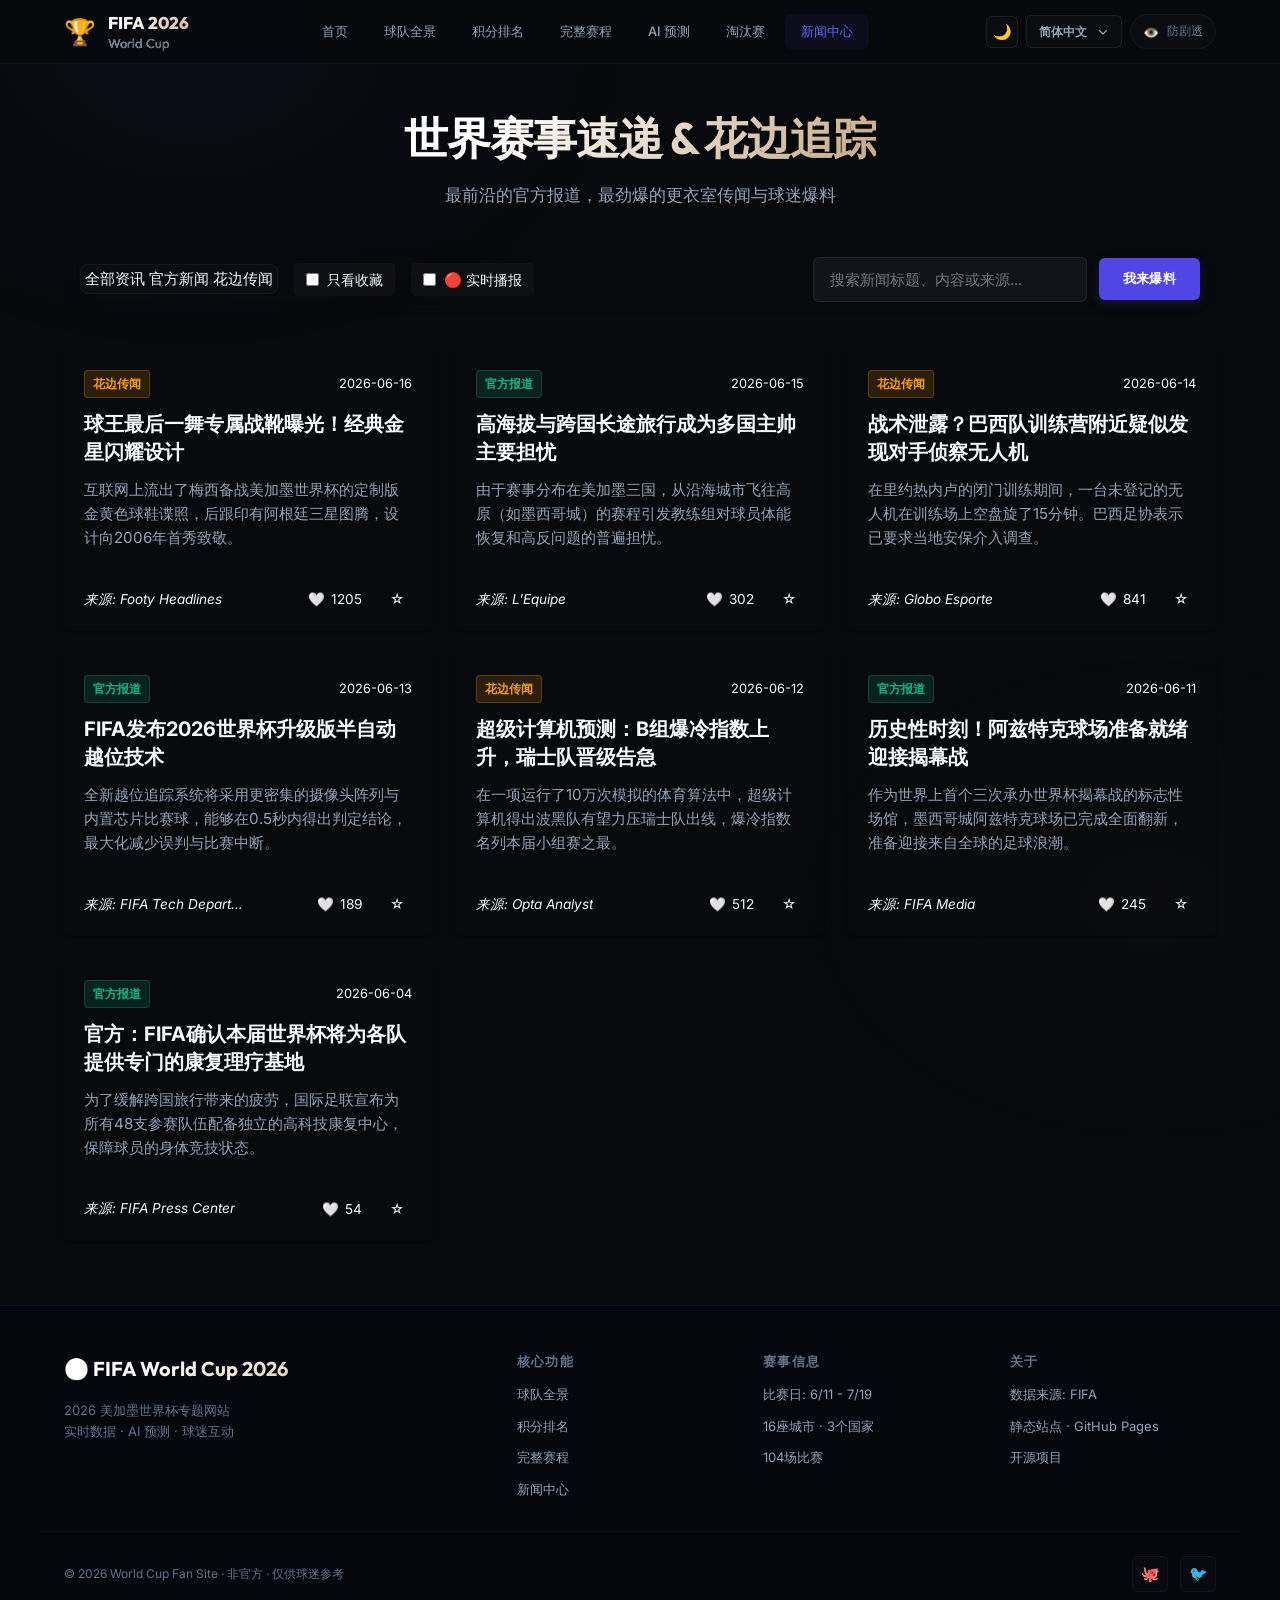
==== news.html @ eab98e89 "feat: add multilingual News Hub page with search, filters, rumor submission, server polling, and liv" ====
<!DOCTYPE html>
<html lang="zh-CN">
<head>
  <meta charset="UTF-8">
  <meta name="viewport" content="width=device-width, initial-scale=1.0">
  <title data-i18n="nav_news">新闻中心 · 2026 FIFA World Cup</title>
  <script>
    (function() {
      const theme = localStorage.getItem('world_cup_theme') || 'dark';
      let actualTheme = theme;
      if (theme === 'auto') {
        actualTheme = window.matchMedia('(prefers-color-scheme: dark)').matches ? 'dark' : 'light';
      }
      document.documentElement.setAttribute('data-theme', actualTheme);
    })();
  </script>
  <meta name="description" content="2026世界杯新闻中心 — 实时官方报道，更衣室八卦与球迷爆料追踪">
  <link rel="icon" href="data:image/svg+xml,<svg xmlns=%22http://www.w3.org/2000/svg%22 viewBox=%220 0 100 100%22><text y=%22.9em%22 font-size=%2290%22>📰</text></svg>">
  <link rel="preconnect" href="https://fonts.googleapis.com">
  <link rel="preconnect" href="https://fonts.gstatic.com" crossorigin>
  <link href="https://fonts.googleapis.com/css2?family=Inter:wght@400;500;600;700&family=Outfit:wght@400;500;600;700;800&display=swap" rel="stylesheet">
  <link rel="stylesheet" href="css/variables.css">
  <link rel="stylesheet" href="css/base.css">
  <link rel="stylesheet" href="css/animations.css">
  <link rel="stylesheet" href="css/components.css">
  <link rel="stylesheet" href="css/layout.css">
  <link rel="stylesheet" href="css/pages/news.css">
</head>
<body>
  <div id="navPlaceholder"></div>

  <div class="page-wrapper">
    <div class="container">
      <div class="page-header">
        <h1><span class="text-gradient" data-i18n="news_header">世界赛事速递 & 花边追踪</span></h1>
        <p data-i18n="news_desc">最前沿的官方报道，最劲爆的更衣室传闻与球迷爆料</p>
      </div>

      <!-- Controls: Filters, search and submit tip -->
      <div class="news-controls">
        <div class="news-filters">
          <div class="tab-bar" id="newsTypeSelector">
            <button class="tab-btn active" data-type="all" data-i18n="news_tab_all">全部资讯</button>
            <button class="tab-btn" data-type="official" data-i18n="news_tab_official">官方新闻</button>
            <button class="tab-btn" data-type="gossip" data-i18n="news_tab_gossip">花边传闻</button>
          </div>
          
          <label class="bookmark-filter-wrapper">
            <input type="checkbox" id="bookmarkFilter" />
            <span data-i18n="news_only_bookmarks">只看收藏</span>
          </label>
          
          <label class="live-stream-toggle-wrapper">
            <input type="checkbox" id="liveStreamToggle" />
            <span data-i18n="news_live_stream">🔴 实时播报</span>
          </label>
        </div>

        <div class="news-search-submit">
          <div class="search-filter-box">
            <input type="text" id="newsSearch" data-i18n-placeholder="news_search_placeholder" placeholder="搜索新闻标题、内容或来源..." />
          </div>
          <button class="btn btn-primary" id="openTipModalBtn" data-i18n="news_submit_tip">我来爆料</button>
        </div>
      </div>

      <!-- News Feed Grid -->
      <div class="news-grid" id="newsGrid">
        <div class="skeleton skeleton-card" style="height:280px"></div>
        <div class="skeleton skeleton-card" style="height:280px"></div>
        <div class="skeleton skeleton-card" style="height:280px"></div>
      </div>
    </div>
  </div>

  <!-- Submit Tip Modal -->
  <div class="modal-overlay" id="tipModalOverlay">
    <div class="modal-card">
      <div class="modal-header">
        <h3 data-i18n="news_form_title">球迷爆料热线</h3>
        <button class="modal-close" id="closeTipModalBtn">✕</button>
      </div>
      <div class="modal-body">
        <p class="modal-description" data-i18n="news_form_desc">分享你听到的世界杯传闻或更衣室八卦！内容将即时呈现在您的本地新闻列表中（保存在浏览器本地）。</p>
        <form id="tipForm">
          <div class="form-group">
            <label for="tipTitle" data-i18n="news_input_title">爆料标题</label>
            <input type="text" id="tipTitle" required maxlength="60" />
          </div>
          
          <div class="form-group">
            <label for="tipContent" data-i18n="news_input_content">爆料详情</label>
            <textarea id="tipContent" rows="4" required maxlength="500"></textarea>
          </div>

          <div class="form-row">
            <div class="form-group">
              <label for="tipAuthor" data-i18n="news_input_author">爆料人昵称</label>
              <input type="text" id="tipAuthor" required maxlength="25" />
            </div>
            
            <div class="form-group">
              <label for="tipType" data-i18n="news_tab_gossip">分类</label>
              <select id="tipType">
                <option value="gossip" data-i18n="news_tag_gossip">花边传闻</option>
                <option value="official" data-i18n="news_tag_official">官方报道</option>
              </select>
            </div>
          </div>

          <div class="form-actions">
            <button type="submit" class="btn btn-primary" id="submitTipBtn" data-i18n="news_btn_submit">立即提交</button>
          </div>
        </form>
      </div>
    </div>
  </div>

  <!-- Toast Notification -->
  <div class="toast-container" id="toastContainer"></div>

  <div id="footerPlaceholder"></div>

  <script src="js/data-loader.js"></script>
  <script src="js/utils/i18n.js"></script>
  <script src="js/utils/helpers.js"></script>
  <script src="js/utils/calculator.js"></script>
  <script src="js/components/navbar.js"></script>
  <script src="js/app.js"></script>
  <script src="js/pages/news.js"></script>
</body>
</html>
---- css/variables.css ----
/* ============================================
   2026 FIFA World Cup — Design Tokens
   ============================================ */

:root {
  /* ── Brand Colors (Premium World Cup Tournament Theme) ── */
  --color-primary: #4F46E5;        /* Premium Indigo */
  --color-primary-light: #6366F1;
  --color-primary-dark: #3730A3;
  --color-secondary: #0F172A;      /* Slate Dark */
  --color-secondary-light: #1E293B;
  --color-accent: #10B981;         /* Emerald Accent */
  --color-accent-light: #34D399;
  --color-gold: #C5A880;           /* Champagne Gold */
  --color-gold-dark: #A78BFA;
  --text-gold: #E2C799;

  /* ── Status Colors ── */
  --color-success: #10B981;
  --color-warning: #F59E0B;
  --color-danger: #EF4444;
  --color-info: #3B82F6;
  --color-live: #EF4444;

  /* ── Background Colors (Deep Premium Slate/Black) ── */
  --bg-primary: #08090C;           /* Obsidian Black */
  --bg-secondary: #0E1015;         /* Deep Slate Dark */
  --bg-card: #151820;              /* Matte Card */
  --bg-card-hover: #1C202B;        /* Slightly lighter slate */
  --bg-glass: rgba(255, 255, 255, 0.02);
  --bg-glass-hover: rgba(255, 255, 255, 0.04);
  --bg-elevated: #151820;
  --bg-nav: rgba(8, 9, 12, 0.85);
  --bg-modal-overlay: rgba(3, 4, 6, 0.8);
  --bg-input: #12141C;

  /* ── Text Colors ── */
  --text-primary: #F8FAFC;         /* Off-white */
  --text-secondary: #94A3B8;       /* Muted slate */
  --text-tertiary: #64748B;        /* Muted slate light */
  --text-accent: #818CF8;
  --text-on-primary: #FFFFFF;
  --text-link: #60A5FA;

  /* ── Border Colors ── */
  --border-subtle: rgba(255, 255, 255, 0.04);
  --border-default: rgba(255, 255, 255, 0.07);
  --border-accent: rgba(99, 102, 241, 0.3);
  --border-glow: rgba(99, 102, 241, 0.15);
  --border-gold: rgba(197, 168, 128, 0.3);

  /* ── Gradients ── */
  --gradient-hero: linear-gradient(135deg, #1E1B4B 0%, #0F172A 50%, #064E3B 100%); /* Elegant Dark Indigo to Dark Emerald */
  --gradient-card: linear-gradient(135deg, rgba(79, 70, 229, 0.05) 0%, rgba(15, 23, 42, 0) 100%);
  --gradient-gold: linear-gradient(135deg, #C5A880 0%, #A98E65 100%);
  --gradient-success: linear-gradient(135deg, #10B981 0%, #059669 100%);
  --gradient-danger: linear-gradient(135deg, #EF4444 0%, #DC2626 100%);
  --gradient-glass: linear-gradient(135deg, rgba(255, 255, 255, 0.03) 0%, rgba(255, 255, 255, 0.01) 100%);
  --gradient-radial-glow: radial-gradient(ellipse at center, rgba(79, 70, 229, 0.08) 0%, transparent 70%);
  --gradient-text: linear-gradient(135deg, #FFFFFF 20%, #C5A880 100%); /* Elegant White to Gold */

  /* ── Typography ── */
  --font-heading: 'Outfit', -apple-system, BlinkMacSystemFont, 'Segoe UI', sans-serif;
  --font-body: 'Inter', -apple-system, BlinkMacSystemFont, 'Segoe UI', sans-serif;
  --font-mono: 'JetBrains Mono', 'Fira Code', monospace;

  --text-xs: 0.75rem;    /* 12px */
  --text-sm: 0.8125rem;  /* 13px */
  --text-base: 0.9375rem;/* 15px */
  --text-lg: 1.0625rem;  /* 17px */
  --text-xl: 1.25rem;    /* 20px */
  --text-2xl: 1.5rem;    /* 24px */
  --text-3xl: 1.875rem;  /* 30px */
  --text-4xl: 2.25rem;   /* 36px */
  --text-5xl: 2.75rem;   /* 44px */
  --text-6xl: 3.5rem;    /* 56px */

  --leading-tight: 1.2;
  --leading-normal: 1.5;
  --leading-relaxed: 1.65;

  --font-normal: 400;
  --font-medium: 500;
  --font-semibold: 600;
  --font-bold: 700;
  --font-extrabold: 800;

  /* ── Spacing ── */
  --space-1: 0.25rem;   /* 4px */
  --space-2: 0.5rem;    /* 8px */
  --space-3: 0.75rem;   /* 12px */
  --space-4: 1rem;      /* 16px */
  --space-5: 1.25rem;   /* 20px */
  --space-6: 1.5rem;    /* 24px */
  --space-8: 2rem;      /* 32px */
  --space-10: 2.5rem;   /* 40px */
  --space-12: 3rem;     /* 48px */
  --space-16: 4rem;     /* 64px */
  --space-20: 5rem;     /* 80px */
  --space-24: 6rem;     /* 96px */

  /* ── Border Radius (Modern, Less Over-Rounded) ── */
  --radius-sm: 4px;
  --radius-md: 6px;
  --radius-lg: 8px;
  --radius-xl: 12px;
  --radius-2xl: 16px;
  --radius-full: 9999px;

  /* ── Shadows ── */
  --shadow-sm: 0 1px 2px rgba(0, 0, 0, 0.4);
  --shadow-md: 0 4px 10px rgba(0, 0, 0, 0.5);
  --shadow-lg: 0 10px 25px rgba(0, 0, 0, 0.6);
  --shadow-xl: 0 20px 40px rgba(0, 0, 0, 0.7);
  --shadow-glow: 0 0 20px rgba(79, 70, 229, 0.1);
  --shadow-glow-lg: 0 0 40px rgba(79, 70, 229, 0.15);
  --shadow-gold: 0 0 15px rgba(197, 168, 128, 0.08);
  --shadow-card: 0 2px 12px rgba(0, 0, 0, 0.3), 0 0 0 1px rgba(255, 255, 255, 0.03);
  --shadow-card-hover: 0 10px 30px rgba(0, 0, 0, 0.5), 0 0 0 1px rgba(255, 255, 255, 0.08);

  /* ── Glass Effect ── */
  --glass-blur: blur(16px);
  --glass-blur-heavy: blur(32px);
  --glass-bg: rgba(21, 24, 32, 0.7);
  --glass-border: 1px solid rgba(255, 255, 255, 0.04);

  /* ── Transitions ── */
  --ease-default: cubic-bezier(0.16, 1, 0.3, 1); /* Elegant Out-Expo */
  --ease-bounce: cubic-bezier(0.34, 1.56, 0.64, 1);
  --ease-elastic: cubic-bezier(0.68, -0.55, 0.265, 1.55);
  --duration-fast: 150ms;
  --duration-normal: 300ms;
  --duration-slow: 500ms;
  --duration-slower: 800ms;

  /* ── Z-Index Scale ── */
  --z-base: 0;
  --z-dropdown: 100;
  --z-sticky: 200;
  --z-navbar: 300;
  --z-modal-backdrop: 400;
  --z-modal: 500;
  --z-tooltip: 600;
  --z-toast: 700;

  /* ── Layout ── */
  --max-width: 1200px;
  --nav-height: 64px;
  --sidebar-width: 260px;
}

/* ============================================
   Light Theme Overrides
   ============================================ */
html[data-theme="light"] {
  /* ── Background Colors (Clean Premium Off-White & Slate) ── */
  --bg-primary: #F8FAFC;
  --bg-secondary: #F1F5F9;
  --bg-card: #FFFFFF;
  --bg-card-hover: #EDF2F7;
  --bg-glass: rgba(255, 255, 255, 0.7);
  --bg-glass-hover: rgba(255, 255, 255, 0.85);
  --bg-elevated: #FFFFFF;
  --bg-nav: rgba(248, 250, 252, 0.85);
  --bg-modal-overlay: rgba(15, 23, 42, 0.4);
  --bg-input: #FFFFFF;

  /* ── Text Colors ── */
  --text-primary: #0F172A;
  --text-secondary: #475569;
  --text-tertiary: #64748B;
  --text-accent: #4F46E5;
  --text-on-primary: #FFFFFF;
  --text-link: #2563EB;

  /* ── Border Colors ── */
  --border-subtle: rgba(15, 23, 42, 0.04);
  --border-default: rgba(15, 23, 42, 0.08);
  --border-accent: rgba(79, 70, 229, 0.2);
  --border-glow: rgba(79, 70, 229, 0.05);
  --border-gold: rgba(197, 168, 128, 0.4);

  /* ── Gradients ── */
  --gradient-hero: linear-gradient(135deg, #EEF2FF 0%, #E0F2FE 50%, #ECFDF5 100%);
  --gradient-card: linear-gradient(135deg, rgba(79, 70, 229, 0.02) 0%, rgba(255, 255, 255, 0) 100%);
  --gradient-glass: linear-gradient(135deg, rgba(255, 255, 255, 0.8) 0%, rgba(255, 255, 255, 0.5) 100%);
  --gradient-radial-glow: radial-gradient(ellipse at center, rgba(79, 70, 229, 0.04) 0%, transparent 70%);
  --gradient-text: linear-gradient(135deg, #0F172A 20%, #A98E65 100%);

  /* ── Shadows ── */
  --shadow-sm: 0 1px 2px rgba(15, 23, 42, 0.05);
  --shadow-md: 0 4px 12px rgba(15, 23, 42, 0.08);
  --shadow-lg: 0 10px 25px rgba(15, 23, 42, 0.1);
  --shadow-xl: 0 20px 40px rgba(15, 23, 42, 0.12);
  --shadow-glow: 0 0 20px rgba(79, 70, 229, 0.04);
  --shadow-glow-lg: 0 0 40px rgba(79, 70, 229, 0.06);
  --shadow-gold: 0 0 15px rgba(197, 168, 128, 0.15);
  --shadow-card: 0 4px 20px rgba(15, 23, 42, 0.04), 0 0 0 1px rgba(15, 23, 42, 0.05);
  --shadow-card-hover: 0 12px 30px rgba(15, 23, 42, 0.08), 0 0 0 1px rgba(15, 23, 42, 0.08);

  /* ── Glass Effect ── */
  --glass-bg: rgba(255, 255, 255, 0.7);
  --glass-border: 1px solid rgba(15, 23, 42, 0.06);
}
---- css/base.css ----
/* ============================================
   2026 FIFA World Cup — Base Styles
   ============================================ */

/* ── Reset ── */
*,
*::before,
*::after {
  margin: 0;
  padding: 0;
  box-sizing: border-box;
}

html {
  scroll-behavior: smooth;
  -webkit-text-size-adjust: 100%;
  -webkit-font-smoothing: antialiased;
  -moz-osx-font-smoothing: grayscale;
  text-rendering: optimizeLegibility;
}

body {
  font-family: var(--font-body);
  font-size: var(--text-base);
  font-weight: var(--font-normal);
  line-height: var(--leading-normal);
  color: var(--text-primary);
  background-color: var(--bg-primary);
  min-height: 100vh;
  overflow-x: hidden;
  position: relative;
}

/* ── Background Ambient Glow ── */
body::before {
  content: '';
  position: fixed;
  top: -30%;
  left: -20%;
  width: 70%;
  height: 70%;
  background: radial-gradient(ellipse, rgba(79, 70, 229, 0.05) 0%, transparent 70%);
  pointer-events: none;
  z-index: -1;
}

body::after {
  content: '';
  position: fixed;
  bottom: -30%;
  right: -20%;
  width: 60%;
  height: 60%;
  background: radial-gradient(ellipse, rgba(197, 168, 128, 0.02) 0%, transparent 70%);
  pointer-events: none;
  z-index: -1;
}

/* ── Typography ── */
h1, h2, h3, h4, h5, h6 {
  font-family: var(--font-heading);
  font-weight: var(--font-bold);
  line-height: var(--leading-tight);
  color: var(--text-primary);
}

h1 { font-size: var(--text-5xl); letter-spacing: -0.02em; }
h2 { font-size: var(--text-4xl); letter-spacing: -0.01em; }
h3 { font-size: var(--text-3xl); }
h4 { font-size: var(--text-2xl); }
h5 { font-size: var(--text-xl); }
h6 { font-size: var(--text-lg); }

p {
  color: var(--text-secondary);
  line-height: var(--leading-relaxed);
}

a {
  color: var(--text-link);
  text-decoration: none;
  transition: color var(--duration-fast) var(--ease-default);
}

a:hover {
  color: var(--color-primary-light);
}

strong, b {
  font-weight: var(--font-semibold);
}

small {
  font-size: var(--text-sm);
  color: var(--text-tertiary);
}

/* ── Lists ── */
ul, ol {
  list-style: none;
}

/* ── Media ── */
img, video, svg {
  max-width: 100%;
  height: auto;
  display: block;
}

/* ── Form Elements ── */
button {
  font-family: inherit;
  font-size: inherit;
  cursor: pointer;
  border: none;
  background: none;
  color: inherit;
}

input, select, textarea {
  font-family: inherit;
  font-size: inherit;
  color: var(--text-primary);
  background: var(--bg-input);
  border: 1px solid var(--border-default);
  border-radius: var(--radius-md);
  padding: var(--space-3) var(--space-4);
  transition: border-color var(--duration-fast) var(--ease-default),
              box-shadow var(--duration-fast) var(--ease-default);
}

input:focus, select:focus, textarea:focus {
  outline: none;
  border-color: var(--color-primary);
  box-shadow: 0 0 0 3px rgba(79, 70, 229, 0.15);
}

/* ── Table ── */
table {
  width: 100%;
  border-collapse: collapse;
}

th {
  font-weight: var(--font-semibold);
  text-align: left;
  color: var(--text-tertiary);
  font-size: var(--text-sm);
  text-transform: uppercase;
  letter-spacing: 0.05em;
}

td {
  color: var(--text-primary);
}

/* ── Scrollbar ── */
::-webkit-scrollbar {
  width: 8px;
  height: 8px;
}

::-webkit-scrollbar-track {
  background: rgba(255, 255, 255, 0.02);
}

::-webkit-scrollbar-thumb {
  background: rgba(255, 255, 255, 0.1);
  border-radius: var(--radius-full);
}

::-webkit-scrollbar-thumb:hover {
  background: rgba(255, 255, 255, 0.2);
}

/* Firefox scrollbar */
* {
  scrollbar-width: thin;
  scrollbar-color: rgba(255, 255, 255, 0.1) transparent;
}

/* ── Selection ── */
::selection {
  background: rgba(79, 70, 229, 0.3);
  color: var(--text-primary);
}

/* ── Utility Classes ── */
.container {
  width: 100%;
  max-width: var(--max-width);
  margin: 0 auto;
  padding: 0 var(--space-6);
}

.section {
  padding: var(--space-16) 0;
}

.sr-only {
  position: absolute;
  width: 1px;
  height: 1px;
  padding: 0;
  margin: -1px;
  overflow: hidden;
  clip: rect(0, 0, 0, 0);
  border: 0;
}

.text-gradient {
  background: var(--gradient-text);
  -webkit-background-clip: text;
  -webkit-text-fill-color: transparent;
  background-clip: text;
}

.text-gold {
  color: var(--text-gold);
}

.text-center {
  text-align: center;
}

.flex-center {
  display: flex;
  align-items: center;
  justify-content: center;
}

.grid-responsive {
  display: grid;
  gap: var(--space-6);
  grid-template-columns: repeat(auto-fill, minmax(300px, 1fr));
}

/* ── Page Wrapper ── */
.page-wrapper {
  min-height: 100vh;
  padding-top: var(--nav-height);
}

.page-header {
  text-align: center;
  padding: var(--space-12) 0 var(--space-8);
}

.page-header h1 {
  margin-bottom: var(--space-4);
}

.page-header p {
  font-size: var(--text-lg);
  max-width: 600px;
  margin: 0 auto;
}

/* ── Responsive ── */
@media (max-width: 1024px) {
  h1 { font-size: var(--text-4xl); }
  h2 { font-size: var(--text-3xl); }
  .container { padding: 0 var(--space-4); }
}

@media (max-width: 768px) {
  h1 { font-size: var(--text-3xl); }
  h2 { font-size: var(--text-2xl); }
  h3 { font-size: var(--text-xl); }
  .section { padding: var(--space-10) 0; }
  .grid-responsive {
    grid-template-columns: 1fr;
  }
}

@media (max-width: 480px) {
  h1 { font-size: var(--text-2xl); }
  .container { padding: 0 var(--space-3); }
}
---- css/animations.css ----
/* ============================================
   2026 FIFA World Cup — Animations
   ============================================ */

/* ── Keyframes ── */

@keyframes fadeIn {
  from { opacity: 0; }
  to { opacity: 1; }
}

@keyframes fadeInUp {
  from {
    opacity: 0;
    transform: translateY(30px);
  }
  to {
    opacity: 1;
    transform: translateY(0);
  }
}

@keyframes fadeInDown {
  from {
    opacity: 0;
    transform: translateY(-20px);
  }
  to {
    opacity: 1;
    transform: translateY(0);
  }
}

@keyframes fadeInLeft {
  from {
    opacity: 0;
    transform: translateX(-30px);
  }
  to {
    opacity: 1;
    transform: translateX(0);
  }
}

@keyframes fadeInRight {
  from {
    opacity: 0;
    transform: translateX(30px);
  }
  to {
    opacity: 1;
    transform: translateX(0);
  }
}

@keyframes slideInUp {
  from { transform: translateY(100%); }
  to { transform: translateY(0); }
}

@keyframes scaleIn {
  from {
    opacity: 0;
    transform: scale(0.9);
  }
  to {
    opacity: 1;
    transform: scale(1);
  }
}

@keyframes pulse {
  0%, 100% { opacity: 1; }
  50% { opacity: 0.5; }
}

@keyframes pulseGlow {
  0%, 100% {
    box-shadow: 0 0 5px rgba(239, 68, 68, 0.4);
  }
  50% {
    box-shadow: 0 0 20px rgba(239, 68, 68, 0.8), 0 0 40px rgba(239, 68, 68, 0.3);
  }
}

@keyframes shimmer {
  0% {
    background-position: -200% 0;
  }
  100% {
    background-position: 200% 0;
  }
}

@keyframes float {
  0%, 100% { transform: translateY(0px); }
  50% { transform: translateY(-10px); }
}

@keyframes rotate {
  from { transform: rotate(0deg); }
  to { transform: rotate(360deg); }
}

@keyframes countUp {
  from { opacity: 0; transform: translateY(10px); }
  to { opacity: 1; transform: translateY(0); }
}

@keyframes slideRow {
  from {
    opacity: 0;
    transform: translateX(-10px);
  }
  to {
    opacity: 1;
    transform: translateX(0);
  }
}

@keyframes ripple {
  0% {
    transform: scale(0);
    opacity: 0.5;
  }
  100% {
    transform: scale(4);
    opacity: 0;
  }
}

@keyframes scoreFlip {
  0% {
    transform: perspective(400px) rotateX(0deg);
  }
  50% {
    transform: perspective(400px) rotateX(-90deg);
  }
  100% {
    transform: perspective(400px) rotateX(0deg);
  }
}

@keyframes backgroundPan {
  0% { background-position: 0% center; }
  100% { background-position: -200% center; }
}

@keyframes gradientShift {
  0% { background-position: 0% 50%; }
  50% { background-position: 100% 50%; }
  100% { background-position: 0% 50%; }
}

@keyframes bounceIn {
  0% {
    opacity: 0;
    transform: scale(0.3);
  }
  50% {
    opacity: 1;
    transform: scale(1.05);
  }
  70% {
    transform: scale(0.9);
  }
  100% {
    transform: scale(1);
  }
}

@keyframes tickerScroll {
  0% { transform: translateX(0); }
  100% { transform: translateX(-50%); }
}

/* ── Animation Utility Classes ── */

.animate-fade-in {
  animation: fadeIn var(--duration-slow) var(--ease-default) forwards;
}

.animate-fade-in-up {
  opacity: 0;
  animation: fadeInUp var(--duration-slow) var(--ease-default) forwards;
}

.animate-fade-in-down {
  opacity: 0;
  animation: fadeInDown var(--duration-slow) var(--ease-default) forwards;
}

.animate-fade-in-left {
  opacity: 0;
  animation: fadeInLeft var(--duration-slow) var(--ease-default) forwards;
}

.animate-fade-in-right {
  opacity: 0;
  animation: fadeInRight var(--duration-slow) var(--ease-default) forwards;
}

.animate-scale-in {
  animation: scaleIn var(--duration-slow) var(--ease-default) forwards;
}

.animate-bounce-in {
  animation: bounceIn 0.6s var(--ease-default) forwards;
}

.animate-float {
  animation: float 3s ease-in-out infinite;
}

.animate-pulse {
  animation: pulse 2s ease-in-out infinite;
}

.animate-pulse-glow {
  animation: pulseGlow 2s ease-in-out infinite;
}

.animate-shimmer {
  background: linear-gradient(
    90deg,
    rgba(255, 255, 255, 0.03) 25%,
    rgba(255, 255, 255, 0.08) 50%,
    rgba(255, 255, 255, 0.03) 75%
  );
  background-size: 200% 100%;
  animation: shimmer 1.5s infinite;
}

.animate-gradient {
  background-size: 200% 200%;
  animation: gradientShift 3s ease infinite;
}

/* ── Scroll-Triggered Animations ── */
/* Elements start hidden and animate in when .is-visible is added */

.scroll-animate {
  opacity: 0;
  transform: translateY(30px);
  transition: opacity var(--duration-slower) var(--ease-default),
              transform var(--duration-slower) var(--ease-default);
}

.scroll-animate.is-visible {
  opacity: 1;
  transform: translateY(0);
}

/* Staggered animation delays for grid children */
.stagger-children > *:nth-child(1) { transition-delay: 0ms; }
.stagger-children > *:nth-child(2) { transition-delay: 60ms; }
.stagger-children > *:nth-child(3) { transition-delay: 120ms; }
.stagger-children > *:nth-child(4) { transition-delay: 180ms; }
.stagger-children > *:nth-child(5) { transition-delay: 240ms; }
.stagger-children > *:nth-child(6) { transition-delay: 300ms; }
.stagger-children > *:nth-child(7) { transition-delay: 360ms; }
.stagger-children > *:nth-child(8) { transition-delay: 420ms; }
.stagger-children > *:nth-child(9) { transition-delay: 480ms; }
.stagger-children > *:nth-child(10) { transition-delay: 540ms; }
.stagger-children > *:nth-child(11) { transition-delay: 600ms; }
.stagger-children > *:nth-child(12) { transition-delay: 660ms; }

/* ── LIVE indicator ── */
.live-indicator {
  display: inline-flex;
  align-items: center;
  gap: var(--space-2);
  color: var(--color-live);
  font-weight: var(--font-bold);
  font-size: var(--text-sm);
  text-transform: uppercase;
  letter-spacing: 0.1em;
}

.live-dot {
  width: 8px;
  height: 8px;
  border-radius: 50%;
  background: var(--color-live);
  animation: pulseGlow 1.5s ease-in-out infinite;
}

/* ── Skeleton Loading ── */
.skeleton {
  border-radius: var(--radius-md);
  background: linear-gradient(
    90deg,
    rgba(255, 255, 255, 0.03) 25%,
    rgba(255, 255, 255, 0.06) 50%,
    rgba(255, 255, 255, 0.03) 75%
  );
  background-size: 200% 100%;
  animation: shimmer 1.5s ease-in-out infinite;
}

.skeleton-text {
  height: 1em;
  margin-bottom: 0.5em;
  border-radius: var(--radius-sm);
}

.skeleton-title {
  height: 1.5em;
  width: 60%;
  margin-bottom: 0.75em;
}

.skeleton-card {
  height: 200px;
  border-radius: var(--radius-lg);
}

/* ── Reduced Motion ── */
@media (prefers-reduced-motion: reduce) {
  *,
  *::before,
  *::after {
    animation-duration: 0.01ms !important;
    animation-iteration-count: 1 !important;
    transition-duration: 0.01ms !important;
    scroll-behavior: auto !important;
  }

  .scroll-animate {
    opacity: 1;
    transform: none;
  }
}
---- css/components.css ----
/* ============================================
   2026 FIFA World Cup — Reusable Components
   ============================================ */

/* ── Glass Card ── */
.card {
  background: var(--bg-card);
  backdrop-filter: var(--glass-blur);
  -webkit-backdrop-filter: var(--glass-blur);
  border: 1px solid var(--border-subtle);
  border-radius: var(--radius-lg);
  padding: var(--space-6);
  box-shadow: var(--shadow-card);
  transition: transform var(--duration-normal) var(--ease-default),
              box-shadow var(--duration-normal) var(--ease-default),
              border-color var(--duration-normal) var(--ease-default),
              background var(--duration-normal) var(--ease-default);
}

.card:hover {
  transform: translateY(-4px);
  box-shadow: var(--shadow-card-hover);
  border-color: var(--border-accent);
  background: var(--bg-card-hover);
}

.card-flat {
  background: var(--bg-card);
  border: 1px solid var(--border-subtle);
  border-radius: var(--radius-lg);
  padding: var(--space-6);
}

.card-glow {
  position: relative;
}

.card-glow::before {
  content: '';
  position: absolute;
  inset: -1px;
  border-radius: inherit;
  background: linear-gradient(135deg, rgba(99, 102, 241, 0.2), rgba(197, 168, 128, 0.1));
  z-index: -1;
  opacity: 0;
  transition: opacity var(--duration-normal) var(--ease-default);
}

.card-glow:hover::before {
  opacity: 1;
}

/* ── Buttons ── */
.btn {
  display: inline-flex;
  align-items: center;
  justify-content: center;
  gap: var(--space-2);
  padding: var(--space-3) var(--space-6);
  border-radius: var(--radius-md);
  font-family: var(--font-heading);
  font-weight: var(--font-semibold);
  font-size: var(--text-sm);
  letter-spacing: 0.02em;
  cursor: pointer;
  transition: all var(--duration-normal) var(--ease-default);
  position: relative;
  overflow: hidden;
  white-space: nowrap;
  user-select: none;
}

.btn::after {
  content: '';
  position: absolute;
  inset: 0;
  background: rgba(255, 255, 255, 0);
  transition: background var(--duration-fast) var(--ease-default);
}

.btn:hover::after {
  background: rgba(255, 255, 255, 0.05);
}

.btn:active {
  transform: scale(0.97);
}

.btn-primary {
  background: var(--color-primary);
  color: var(--text-on-primary);
  border: none;
  box-shadow: 0 4px 12px rgba(79, 70, 229, 0.2);
}

.btn-primary:hover {
  background: var(--color-primary-light);
  box-shadow: 0 6px 20px rgba(79, 70, 229, 0.35);
  transform: translateY(-1px);
}

.btn-ghost {
  background: transparent;
  color: var(--text-primary);
  border: 1px solid var(--border-default);
}

.btn-ghost:hover {
  border-color: var(--color-primary-light);
  color: var(--text-primary);
  background: rgba(79, 70, 229, 0.05);
}

.btn-gold {
  background: var(--gradient-gold);
  color: #1a1a2e;
  border: none;
  font-weight: var(--font-bold);
}

.btn-sm {
  padding: var(--space-2) var(--space-4);
  font-size: var(--text-xs);
}

.btn-lg {
  padding: var(--space-4) var(--space-8);
  font-size: var(--text-base);
  border-radius: var(--radius-lg);
}

.btn-icon {
  width: 40px;
  height: 40px;
  padding: 0;
  border-radius: var(--radius-md);
  font-size: var(--text-lg);
}

/* ── Badges ── */
.badge {
  display: inline-flex;
  align-items: center;
  gap: var(--space-1);
  padding: var(--space-1) var(--space-3);
  border-radius: var(--radius-full);
  font-size: var(--text-xs);
  font-weight: var(--font-semibold);
  letter-spacing: 0.03em;
  text-transform: uppercase;
  white-space: nowrap;
}

.badge-primary {
  background: rgba(79, 70, 229, 0.1);
  color: var(--text-accent);
  border: 1px solid rgba(79, 70, 229, 0.15);
}

.badge-success {
  background: rgba(34, 197, 94, 0.15);
  color: var(--color-success);
  border: 1px solid rgba(34, 197, 94, 0.2);
}

.badge-warning {
  background: rgba(245, 158, 11, 0.15);
  color: var(--color-warning);
  border: 1px solid rgba(245, 158, 11, 0.2);
}

.badge-danger {
  background: rgba(239, 68, 68, 0.15);
  color: var(--color-danger);
  border: 1px solid rgba(239, 68, 68, 0.2);
}

.badge-gold {
  background: rgba(255, 215, 0, 0.15);
  color: var(--text-gold);
  border: 1px solid rgba(255, 215, 0, 0.2);
}

.badge-group {
  background: var(--bg-glass);
  color: var(--text-secondary);
  border: 1px solid var(--border-subtle);
  font-size: var(--text-xs);
}

/* ── Flag Icon ── */
.flag-icon {
  width: 32px;
  height: 32px;
  border-radius: 50%;
  object-fit: cover;
  border: 2px solid var(--border-subtle);
  flex-shrink: 0;
}

.flag-icon-sm {
  width: 24px;
  height: 24px;
}

.flag-icon-lg {
  width: 48px;
  height: 48px;
}

.flag-icon-xl {
  width: 64px;
  height: 64px;
  border-width: 3px;
}

.flag-emoji {
  font-size: 2rem;
  line-height: 1;
}

.flag-emoji-lg {
  font-size: 3rem;
}

.flag-emoji-xl {
  font-size: 4rem;
}

/* ── Progress Bar ── */
.progress-bar {
  display: flex;
  height: 8px;
  border-radius: var(--radius-full);
  background: rgba(255, 255, 255, 0.05);
  overflow: hidden;
  gap: 2px;
}

.progress-segment {
  height: 100%;
  border-radius: var(--radius-full);
  transition: width var(--duration-slow) var(--ease-default);
  min-width: 2px;
}

.progress-segment.win {
  background: var(--gradient-success);
}

.progress-segment.draw {
  background: linear-gradient(135deg, #6B7280, #9CA3AF);
}

.progress-segment.lose {
  background: var(--gradient-danger);
}

/* ── Tabs ── */
.tab-bar {
  display: flex;
  gap: var(--space-1);
  background: var(--bg-glass);
  border: 1px solid var(--border-subtle);
  border-radius: var(--radius-lg);
  padding: var(--space-1);
  overflow-x: auto;
  -webkit-overflow-scrolling: touch;
}

.tab-bar::-webkit-scrollbar {
  display: none;
}

.tab {
  padding: var(--space-2) var(--space-4);
  border-radius: var(--radius-md);
  font-size: var(--text-sm);
  font-weight: var(--font-medium);
  color: var(--text-tertiary);
  cursor: pointer;
  transition: all var(--duration-fast) var(--ease-default);
  white-space: nowrap;
  flex-shrink: 0;
}

.tab:hover {
  color: var(--text-primary);
  background: rgba(255, 255, 255, 0.05);
}

.tab.active {
  color: var(--text-on-primary);
  background: var(--color-primary);
  box-shadow: 0 2px 6px rgba(79, 70, 229, 0.25);
}

/* Group Tabs (A-L) */
.group-tabs {
  display: flex;
  gap: var(--space-2);
  flex-wrap: wrap;
  justify-content: center;
}

.group-tab {
  width: 44px;
  height: 44px;
  display: flex;
  align-items: center;
  justify-content: center;
  border-radius: var(--radius-md);
  font-family: var(--font-heading);
  font-weight: var(--font-bold);
  font-size: var(--text-base);
  color: var(--text-tertiary);
  background: var(--bg-glass);
  border: 1px solid var(--border-subtle);
  cursor: pointer;
  transition: all var(--duration-fast) var(--ease-default);
}

.group-tab:hover {
  color: var(--text-primary);
  border-color: var(--color-primary-light);
  background: rgba(79, 70, 229, 0.05);
}

.group-tab.active {
  color: var(--text-on-primary);
  background: var(--color-primary);
  border-color: var(--color-primary);
  box-shadow: 0 2px 10px rgba(79, 70, 229, 0.3);
}

/* ── Tooltip ── */
.tooltip {
  position: relative;
}

.tooltip::after {
  content: attr(data-tooltip);
  position: absolute;
  bottom: calc(100% + 8px);
  left: 50%;
  transform: translateX(-50%) translateY(5px);
  padding: var(--space-2) var(--space-3);
  background: var(--bg-elevated);
  color: var(--text-primary);
  font-size: var(--text-xs);
  border-radius: var(--radius-sm);
  white-space: nowrap;
  pointer-events: none;
  opacity: 0;
  transition: opacity var(--duration-fast) var(--ease-default),
              transform var(--duration-fast) var(--ease-default);
  z-index: var(--z-tooltip);
  border: 1px solid var(--border-subtle);
  box-shadow: var(--shadow-lg);
}

.tooltip:hover::after {
  opacity: 1;
  transform: translateX(-50%) translateY(0);
}

/* ── Modal ── */
.modal-overlay {
  position: fixed;
  inset: 0;
  background: var(--bg-modal-overlay);
  backdrop-filter: blur(8px);
  z-index: var(--z-modal-backdrop);
  display: flex;
  align-items: center;
  justify-content: center;
  padding: var(--space-6);
  opacity: 0;
  visibility: hidden;
  transition: opacity var(--duration-normal) var(--ease-default),
              visibility var(--duration-normal) var(--ease-default);
}

.modal-overlay.is-open {
  opacity: 1;
  visibility: visible;
}

.modal {
  background: var(--bg-secondary);
  border: 1px solid var(--border-subtle);
  border-radius: var(--radius-xl);
  width: 100%;
  max-width: 700px;
  max-height: 85vh;
  overflow-y: auto;
  box-shadow: var(--shadow-xl);
  transform: scale(0.95) translateY(10px);
  transition: transform var(--duration-normal) var(--ease-default);
}

.modal-overlay.is-open .modal {
  transform: scale(1) translateY(0);
}

.modal-header {
  display: flex;
  align-items: center;
  justify-content: space-between;
  padding: var(--space-6);
  border-bottom: 1px solid var(--border-subtle);
  position: sticky;
  top: 0;
  background: var(--bg-secondary);
  z-index: 1;
  border-radius: var(--radius-xl) var(--radius-xl) 0 0;
}

.modal-header h3 {
  font-size: var(--text-xl);
}

.modal-close {
  width: 36px;
  height: 36px;
  display: flex;
  align-items: center;
  justify-content: center;
  border-radius: var(--radius-md);
  color: var(--text-tertiary);
  font-size: var(--text-xl);
  transition: all var(--duration-fast) var(--ease-default);
}

.modal-close:hover {
  background: rgba(255, 255, 255, 0.1);
  color: var(--text-primary);
}

.modal-body {
  padding: var(--space-6);
}

/* ── Divider ── */
.divider {
  width: 100%;
  height: 1px;
  background: var(--border-subtle);
  margin: var(--space-6) 0;
}

/* ── Empty State ── */
.empty-state {
  text-align: center;
  padding: var(--space-16) var(--space-6);
}

.empty-state-icon {
  font-size: 4rem;
  margin-bottom: var(--space-4);
  opacity: 0.5;
}

.empty-state-title {
  font-size: var(--text-xl);
  color: var(--text-secondary);
  margin-bottom: var(--space-2);
}

.empty-state-desc {
  color: var(--text-tertiary);
  font-size: var(--text-sm);
}

/* ── Strength Meter ── */
.strength-meter {
  display: flex;
  align-items: center;
  gap: var(--space-2);
}

.strength-bar-track {
  flex: 1;
  height: 6px;
  background: rgba(255, 255, 255, 0.05);
  border-radius: var(--radius-full);
  overflow: hidden;
}

.strength-bar-fill {
  height: 100%;
  border-radius: var(--radius-full);
  background: var(--color-primary);
  transition: width var(--duration-slow) var(--ease-default);
}

.strength-value {
  font-size: var(--text-xs);
  font-weight: var(--font-bold);
  color: var(--text-accent);
  min-width: 28px;
  text-align: right;
}

/* ── Countdown ── */
.countdown {
  display: flex;
  gap: var(--space-3);
  justify-content: center;
}

.countdown-item {
  display: flex;
  flex-direction: column;
  align-items: center;
  gap: var(--space-1);
}

.countdown-value {
  font-family: var(--font-heading);
  font-size: var(--text-4xl);
  font-weight: var(--font-extrabold);
  background: var(--gradient-text);
  -webkit-background-clip: text;
  -webkit-text-fill-color: transparent;
  background-clip: text;
  line-height: 1;
}

.countdown-label {
  font-size: var(--text-xs);
  color: var(--text-tertiary);
  text-transform: uppercase;
  letter-spacing: 0.1em;
}

.countdown-separator {
  font-size: var(--text-3xl);
  color: var(--text-tertiary);
  font-weight: var(--font-bold);
  align-self: flex-start;
  margin-top: 4px;
}

/* ── Score Display ── */
.score-display {
  display: flex;
  align-items: center;
  gap: var(--space-3);
  font-family: var(--font-heading);
  font-size: var(--text-3xl);
  font-weight: var(--font-extrabold);
}

.score-dash {
  color: var(--text-tertiary);
  font-size: var(--text-xl);
}

/* ── Filter Chips ── */
.filter-chips {
  display: flex;
  gap: var(--space-2);
  flex-wrap: wrap;
}

.chip {
  padding: var(--space-2) var(--space-4);
  border-radius: var(--radius-full);
  font-size: var(--text-sm);
  font-weight: var(--font-medium);
  color: var(--text-secondary);
  background: var(--bg-glass);
  border: 1px solid var(--border-subtle);
  cursor: pointer;
  transition: all var(--duration-fast) var(--ease-default);
}

.chip:hover {
  color: var(--text-primary);
  border-color: var(--color-primary);
}

.chip.active {
  color: var(--text-on-primary);
  background: var(--color-primary);
  border-color: var(--color-primary);
}

/* ── Simulator Buttons (Win/Draw/Lose) ── */
.sim-btn-group {
  display: flex;
  gap: 2px;
  border-radius: var(--radius-md);
  overflow: hidden;
}

.sim-btn {
  padding: var(--space-1) var(--space-3);
  font-size: var(--text-xs);
  font-weight: var(--font-semibold);
  color: var(--text-tertiary);
  background: rgba(255, 255, 255, 0.03);
  cursor: pointer;
  transition: all var(--duration-fast) var(--ease-default);
  min-width: 32px;
  text-align: center;
}

.sim-btn:hover {
  background: rgba(255, 255, 255, 0.08);
  color: var(--text-primary);
}

.sim-btn.selected-win {
  background: rgba(16, 185, 129, 0.15);
  color: var(--color-success);
}

.sim-btn.selected-draw {
  background: rgba(148, 163, 184, 0.15);
  color: #E2E8F0;
}

.sim-btn.selected-lose {
  background: rgba(239, 68, 68, 0.15);
  color: var(--color-danger);
}
---- css/layout.css ----
/* ============================================
   2026 FIFA World Cup — Layout
   ============================================ */

/* ── Navbar ── */
.navbar {
  position: fixed;
  top: 0;
  left: 0;
  right: 0;
  height: var(--nav-height);
  background: var(--bg-nav);
  backdrop-filter: var(--glass-blur);
  -webkit-backdrop-filter: var(--glass-blur);
  border-bottom: 1px solid var(--border-subtle);
  z-index: var(--z-navbar);
  transition: background var(--duration-normal) var(--ease-default),
              box-shadow var(--duration-normal) var(--ease-default);
}

.navbar.scrolled {
  background: var(--bg-nav);
  box-shadow: 0 4px 30px rgba(0, 0, 0, 0.15);
}

.navbar-inner {
  display: flex;
  align-items: center;
  justify-content: space-between;
  height: 100%;
  max-width: var(--max-width);
  margin: 0 auto;
  padding: 0 var(--space-6);
}

.navbar-brand {
  display: flex;
  align-items: center;
  gap: var(--space-3);
  text-decoration: none;
  flex-shrink: 0;
}

.navbar-logo {
  font-size: 1.6rem;
  line-height: 1;
}

.navbar-title {
  font-family: var(--font-heading);
  font-weight: var(--font-extrabold);
  font-size: var(--text-lg);
  background: var(--gradient-text);
  -webkit-background-clip: text;
  -webkit-text-fill-color: transparent;
  background-clip: text;
  white-space: nowrap;
}

.navbar-title span {
  font-weight: var(--font-normal);
  font-size: var(--text-sm);
  -webkit-text-fill-color: var(--text-tertiary);
  display: block;
  margin-top: -2px;
}

/* Nav Links */
.nav-links {
  display: flex;
  align-items: center;
  gap: var(--space-1);
}

.nav-link {
  display: flex;
  align-items: center;
  gap: var(--space-2);
  padding: var(--space-2) var(--space-4);
  border-radius: var(--radius-md);
  font-size: var(--text-sm);
  font-weight: var(--font-medium);
  color: var(--text-secondary);
  text-decoration: none;
  transition: all var(--duration-fast) var(--ease-default);
  white-space: nowrap;
}

.nav-link:hover {
  color: var(--text-primary);
  background: rgba(255, 255, 255, 0.05);
}

.nav-link.active {
  color: var(--color-primary-light);
  background: rgba(79, 70, 229, 0.08);
}

.nav-link-icon {
  font-size: var(--text-base);
}

/* Nav Actions */
.nav-actions {
  display: flex;
  align-items: center;
  gap: var(--space-2);
}

/* Spoiler Toggle */
.spoiler-toggle {
  display: flex;
  align-items: center;
  gap: var(--space-2);
  padding: var(--space-2) var(--space-3);
  border-radius: var(--radius-full);
  font-size: var(--text-xs);
  font-weight: var(--font-medium);
  color: var(--text-tertiary);
  background: var(--bg-glass);
  border: 1px solid var(--border-subtle);
  cursor: pointer;
  transition: all var(--duration-fast) var(--ease-default);
}

.spoiler-toggle:hover {
  border-color: var(--color-primary);
  color: var(--text-primary);
}

.spoiler-toggle.active {
  border-color: var(--color-warning);
  color: var(--color-warning);
  background: rgba(245, 158, 11, 0.1);
}

.spoiler-toggle-icon {
  font-size: var(--text-sm);
}

/* Mobile Menu Button */
.mobile-menu-btn {
  display: none;
  width: 40px;
  height: 40px;
  align-items: center;
  justify-content: center;
  border-radius: var(--radius-md);
  color: var(--text-secondary);
  font-size: var(--text-xl);
}

.mobile-menu-btn:hover {
  background: rgba(255, 255, 255, 0.05);
  color: var(--text-primary);
}

/* Mobile Navigation */
.mobile-nav {
  display: none;
  position: fixed;
  top: var(--nav-height);
  left: 0;
  right: 0;
  bottom: 0;
  background: var(--bg-secondary);
  z-index: var(--z-navbar);
  padding: var(--space-6);
  flex-direction: column;
  gap: var(--space-2);
  transform: translateY(-10px);
  opacity: 0;
  pointer-events: none;
  transition: all var(--duration-normal) var(--ease-default);
}

.mobile-nav.is-open {
  transform: translateY(0);
  opacity: 1;
  pointer-events: auto;
}

.mobile-nav .nav-link {
  padding: var(--space-4);
  font-size: var(--text-base);
  border-radius: var(--radius-lg);
}

/* ── Footer ── */
.footer {
  border-top: 1px solid var(--border-subtle);
  padding: var(--space-12) 0;
  margin-top: var(--space-16);
  background: rgba(5, 5, 16, 0.5);
}

.footer-inner {
  max-width: var(--max-width);
  margin: 0 auto;
  padding: 0 var(--space-6);
  display: grid;
  grid-template-columns: 2fr 1fr 1fr 1fr;
  gap: var(--space-10);
}

.footer-brand {
  display: flex;
  flex-direction: column;
  gap: var(--space-4);
}

.footer-brand-name {
  font-family: var(--font-heading);
  font-weight: var(--font-bold);
  font-size: var(--text-xl);
  background: var(--gradient-text);
  -webkit-background-clip: text;
  -webkit-text-fill-color: transparent;
  background-clip: text;
}

.footer-brand p {
  font-size: var(--text-sm);
  color: var(--text-tertiary);
  line-height: var(--leading-relaxed);
}

.footer-section h4 {
  font-size: var(--text-sm);
  text-transform: uppercase;
  letter-spacing: 0.1em;
  color: var(--text-tertiary);
  margin-bottom: var(--space-4);
}

.footer-links {
  display: flex;
  flex-direction: column;
  gap: var(--space-3);
}

.footer-links a {
  font-size: var(--text-sm);
  color: var(--text-secondary);
  transition: color var(--duration-fast) var(--ease-default);
}

.footer-links a:hover {
  color: var(--text-primary);
}

.footer-bottom {
  max-width: var(--max-width);
  margin: var(--space-8) auto 0;
  padding: var(--space-6) var(--space-6) 0;
  border-top: 1px solid var(--border-subtle);
  display: flex;
  align-items: center;
  justify-content: space-between;
  font-size: var(--text-xs);
  color: var(--text-tertiary);
}

.footer-social {
  display: flex;
  gap: var(--space-3);
}

.footer-social a {
  width: 36px;
  height: 36px;
  display: flex;
  align-items: center;
  justify-content: center;
  border-radius: var(--radius-md);
  color: var(--text-tertiary);
  background: var(--bg-glass);
  border: 1px solid var(--border-subtle);
  font-size: var(--text-base);
  transition: all var(--duration-fast) var(--ease-default);
}

.footer-social a:hover {
  color: var(--text-primary);
  border-color: var(--color-primary-light);
  background: rgba(79, 70, 229, 0.05);
}

/* ── Responsive Layout ── */
@media (max-width: 1024px) {
  .footer-inner {
    grid-template-columns: 1fr 1fr;
    gap: var(--space-8);
  }
}

@media (max-width: 768px) {
  .nav-links {
    display: none;
  }

  .mobile-menu-btn {
    display: flex;
  }

  .mobile-nav {
    display: flex;
  }

  .footer-inner {
    grid-template-columns: 1fr;
    gap: var(--space-6);
  }

  .footer-bottom {
    flex-direction: column;
    gap: var(--space-4);
    text-align: center;
  }
}

/* ── Language Selector ── */
.lang-selector-wrapper {
  position: relative;
  display: inline-block;
}

.lang-selector {
  appearance: none;
  -webkit-appearance: none;
  background: var(--bg-glass);
  border: 1px solid var(--border-default);
  color: var(--text-secondary);
  padding: var(--space-2) var(--space-8) var(--space-2) var(--space-3);
  border-radius: var(--radius-md);
  font-size: var(--text-xs);
  font-weight: var(--font-semibold);
  cursor: pointer;
  outline: none;
  transition: all var(--duration-fast) var(--ease-default);
  background-image: url("data:image/svg+xml,%3Csvg xmlns='http://www.w3.org/2000/svg' fill='none' viewBox='0 0 24 24' stroke='%2394A3B8'%3E%3Cpath stroke-linecap='round' stroke-linejoin='round' stroke-width='2.5' d='M19 9l-7 7-7-7'%3E%3C/path%3E%3C/svg%3E");
  background-repeat: no-repeat;
  background-position: right var(--space-3) center;
  background-size: var(--text-xs);
}

.lang-selector:hover {
  border-color: var(--color-primary);
  color: var(--text-primary);
  background-image: url("data:image/svg+xml,%3Csvg xmlns='http://www.w3.org/2000/svg' fill='none' viewBox='0 0 24 24' stroke='%23F8FAFC'%3E%3Cpath stroke-linecap='round' stroke-linejoin='round' stroke-width='2.5' d='M19 9l-7 7-7-7'%3E%3C/path%3E%3C/svg%3E");
}

.lang-selector option {
  background: var(--bg-elevated);
  color: var(--text-primary);
}

html[data-theme="light"] .lang-selector {
  background-image: url("data:image/svg+xml,%3Csvg xmlns='http://www.w3.org/2000/svg' fill='none' viewBox='0 0 24 24' stroke='%23475569'%3E%3Cpath stroke-linecap='round' stroke-linejoin='round' stroke-width='2.5' d='M19 9l-7 7-7-7'%3E%3C/path%3E%3C/svg%3E");
}
html[data-theme="light"] .lang-selector:hover {
  background-image: url("data:image/svg+xml,%3Csvg xmlns='http://www.w3.org/2000/svg' fill='none' viewBox='0 0 24 24' stroke='%230F172A'%3E%3Cpath stroke-linecap='round' stroke-linejoin='round' stroke-width='2.5' d='M19 9l-7 7-7-7'%3E%3C/path%3E%3C/svg%3E");
}

/* ── Theme Switcher Button ── */
.theme-toggle {
  display: flex;
  align-items: center;
  justify-content: center;
  width: 32px;
  height: 32px;
  border-radius: var(--radius-md);
  border: 1px solid var(--border-default);
  background: var(--bg-glass);
  color: var(--text-secondary);
  cursor: pointer;
  transition: all var(--duration-fast) var(--ease-default);
}

.theme-toggle:hover {
  border-color: var(--color-primary);
  color: var(--text-primary);
  background: var(--bg-glass-hover);
  transform: scale(1.05);
}

.theme-toggle span {
  font-size: var(--text-base);
  line-height: 1;
}

/* ── Mobile Actions Block ── */
.mobile-nav-actions {
  display: flex;
  flex-direction: column;
  gap: var(--space-4);
  padding: var(--space-5) 0;
  border-top: 1px solid var(--border-subtle);
  margin-top: var(--space-4);
}

.mobile-nav-action-row {
  display: flex;
  justify-content: space-between;
  align-items: center;
  color: var(--text-secondary);
  font-size: var(--text-sm);
  font-weight: var(--font-medium);
}
}
---- css/pages/news.css ----
/**
 * 2026 FIFA World Cup — News Center Styles
 */

/* News Controls Layout */
.news-controls {
  display: flex;
  flex-direction: column;
  gap: var(--space-4);
  margin-bottom: var(--space-8);
  padding: var(--space-4);
  background: var(--color-bg-card);
  border: 1px solid var(--border-color);
  border-radius: var(--radius-md);
  backdrop-filter: blur(10px);
}

@media (min-width: 992px) {
  .news-controls {
    flex-direction: row;
    justify-content: space-between;
    align-items: center;
  }
}

.news-filters {
  display: flex;
  flex-wrap: wrap;
  align-items: center;
  gap: var(--space-4);
}

.bookmark-filter-wrapper {
  display: inline-flex;
  align-items: center;
  gap: var(--space-2);
  cursor: pointer;
  font-size: 0.9rem;
  color: var(--text-muted);
  user-select: none;
  padding: 6px 12px;
  background: rgba(255, 255, 255, 0.03);
  border: 1px solid var(--border-color);
  border-radius: var(--radius-sm);
  transition: all 0.2s ease;
}

[data-theme="light"] .bookmark-filter-wrapper {
  background: rgba(0, 0, 0, 0.02);
}

.bookmark-filter-wrapper:hover {
  border-color: var(--color-gold-light);
  color: var(--color-gold);
}

.bookmark-filter-wrapper input {
  cursor: pointer;
  accent-color: var(--color-gold);
}

.news-search-submit {
  display: flex;
  align-items: center;
  gap: var(--space-3);
  width: 100%;
}

@media (min-width: 992px) {
  .news-search-submit {
    width: auto;
  }
}

.news-search-submit .search-filter-box {
  flex-grow: 1;
  margin: 0;
}

.news-search-submit .search-filter-box input {
  width: 100%;
  min-width: 250px;
}

/* News Grid */
.news-grid {
  display: grid;
  grid-template-columns: 1fr;
  gap: var(--space-6);
  margin-bottom: var(--space-12);
}

@media (min-width: 768px) {
  .news-grid {
    grid-template-columns: repeat(2, 1fr);
  }
}

@media (min-width: 1200px) {
  .news-grid {
    grid-template-columns: repeat(3, 1fr);
  }
}

/* News Card */
.news-card {
  display: flex;
  flex-direction: column;
  background: var(--color-bg-card);
  border: 1px solid var(--border-color);
  border-radius: var(--radius-md);
  padding: var(--space-5);
  box-shadow: var(--shadow-sm);
  transition: transform 0.3s cubic-bezier(0.4, 0, 0.2, 1), 
              border-color 0.3s ease, 
              box-shadow 0.3s ease;
  position: relative;
  overflow: hidden;
  animation: fadeInUp 0.5s ease both;
}

.news-card:hover {
  transform: translateY(-6px);
  border-color: var(--color-gold-light);
  box-shadow: 0 10px 20px -5px rgba(197, 168, 128, 0.15);
}

/* Tags & Categories */
.news-card-header {
  display: flex;
  justify-content: space-between;
  align-items: center;
  margin-bottom: var(--space-3);
}

.news-card-tag {
  font-size: 0.75rem;
  font-weight: 600;
  text-transform: uppercase;
  padding: var(--space-1) var(--space-2);
  border-radius: var(--radius-sm);
}

.news-card-tag.tag-official {
  background: rgba(16, 185, 129, 0.15);
  color: #10B981;
  border: 1px solid rgba(16, 185, 129, 0.25);
}

.news-card-tag.tag-gossip {
  background: rgba(245, 158, 11, 0.15);
  color: #F59E0B;
  border: 1px solid rgba(245, 158, 11, 0.25);
}

.news-card-tag.tag-user {
  background: rgba(139, 92, 246, 0.15);
  color: #a78bfa;
  border: 1px solid rgba(139, 92, 246, 0.25);
}

[data-theme="light"] .news-card-tag.tag-user {
  color: #6d28d9;
}

.news-card-date {
  font-size: 0.8rem;
  color: var(--text-muted);
}

/* Title & Content */
.news-card-title {
  font-family: var(--font-title);
  font-size: 1.25rem;
  font-weight: 700;
  line-height: 1.4;
  margin-bottom: var(--space-3);
  color: var(--text-main);
  transition: color 0.2s ease;
}

.news-card:hover .news-card-title {
  color: var(--color-gold-light);
}

.news-card-summary {
  font-size: 0.95rem;
  line-height: 1.6;
  color: var(--text-secondary);
  flex-grow: 1;
  margin-bottom: var(--space-5);
}

/* Footer / Actions */
.news-card-footer {
  display: flex;
  justify-content: space-between;
  align-items: center;
  padding-top: var(--space-4);
  border-top: 1px solid var(--border-color);
  font-size: 0.85rem;
}

.news-card-source {
  color: var(--text-muted);
  font-style: italic;
  max-width: 50%;
  overflow: hidden;
  text-overflow: ellipsis;
  white-space: nowrap;
}

.news-card-actions {
  display: flex;
  align-items: center;
  gap: var(--space-3);
}

.news-action-btn {
  display: inline-flex;
  align-items: center;
  gap: 6px;
  background: none;
  border: none;
  cursor: pointer;
  color: var(--text-muted);
  font-size: 0.85rem;
  padding: 4px var(--space-2);
  border-radius: var(--radius-sm);
  transition: all 0.2s ease;
}

.news-action-btn:hover {
  background: rgba(255, 255, 255, 0.05);
  color: var(--text-main);
}

[data-theme="light"] .news-action-btn:hover {
  background: rgba(0, 0, 0, 0.03);
}

.news-action-btn.like-btn:hover {
  color: #EF4444;
}

.news-action-btn.like-btn.active {
  color: #EF4444;
  animation: pulse 0.3s ease;
}

.news-action-btn.bookmark-btn:hover {
  color: var(--color-gold-light);
}

.news-action-btn.bookmark-btn.active {
  color: var(--color-gold);
}

/* Modal Styling */
.modal-overlay {
  position: fixed;
  top: 0;
  left: 0;
  right: 0;
  bottom: 0;
  background: rgba(0, 0, 0, 0.7);
  backdrop-filter: blur(8px);
  display: flex;
  justify-content: center;
  align-items: center;
  z-index: 1000;
  opacity: 0;
  pointer-events: none;
  transition: opacity 0.3s ease;
}

.modal-overlay.active {
  opacity: 1;
  pointer-events: auto;
}

.modal-card {
  background: var(--color-bg-card);
  border: 1px solid var(--border-color);
  border-radius: var(--radius-lg);
  width: 90%;
  max-width: 500px;
  box-shadow: var(--shadow-lg);
  overflow: hidden;
  transform: scale(0.9);
  transition: transform 0.3s cubic-bezier(0.34, 1.56, 0.64, 1);
}

.modal-overlay.active .modal-card {
  transform: scale(1);
}

.modal-header {
  display: flex;
  justify-content: space-between;
  align-items: center;
  padding: var(--space-4) var(--space-5);
  background: rgba(255, 255, 255, 0.02);
  border-bottom: 1px solid var(--border-color);
}

.modal-header h3 {
  font-family: var(--font-title);
  color: var(--text-main);
  margin: 0;
}

.modal-close {
  background: none;
  border: none;
  color: var(--text-muted);
  font-size: 1.2rem;
  cursor: pointer;
  transition: color 0.2s ease;
}

.modal-close:hover {
  color: var(--text-main);
}

.modal-body {
  padding: var(--space-5);
}

.modal-description {
  font-size: 0.9rem;
  color: var(--text-secondary);
  margin-bottom: var(--space-4);
  line-height: 1.5;
}

.form-group {
  margin-bottom: var(--space-4);
}

.form-group label {
  display: block;
  font-size: 0.85rem;
  font-weight: 500;
  color: var(--text-secondary);
  margin-bottom: 6px;
}

.form-group input,
.form-group textarea,
.form-group select {
  width: 100%;
  background: rgba(255, 255, 255, 0.05);
  border: 1px solid var(--border-color);
  border-radius: var(--radius-sm);
  color: var(--text-main);
  padding: 10px var(--space-3);
  font-family: inherit;
  font-size: 0.95rem;
  transition: border-color 0.2s ease, box-shadow 0.2s ease;
}

[data-theme="light"] .form-group input,
[data-theme="light"] .form-group textarea,
[data-theme="light"] .form-group select {
  background: rgba(0, 0, 0, 0.02);
}

.form-group input:focus,
.form-group textarea:focus,
.form-group select:focus {
  outline: none;
  border-color: var(--color-gold-light);
  box-shadow: 0 0 0 2px rgba(197, 168, 128, 0.2);
}

.form-row {
  display: grid;
  grid-template-columns: 1fr;
  gap: var(--space-4);
}

@media (min-width: 576px) {
  .form-row {
    grid-template-columns: 1.5fr 1fr;
  }
}

.form-actions {
  display: flex;
  justify-content: flex-end;
  margin-top: var(--space-6);
}

.form-actions button {
  min-width: 120px;
}

/* Toast Notification */
.toast-container {
  position: fixed;
  bottom: var(--space-6);
  right: var(--space-6);
  z-index: 1100;
  display: flex;
  flex-direction: column;
  gap: var(--space-3);
  pointer-events: none;
}

.toast {
  background: var(--color-bg-card);
  border: 1px solid var(--color-gold-light);
  border-radius: var(--radius-sm);
  padding: 12px 20px;
  color: var(--text-main);
  font-size: 0.9rem;
  box-shadow: var(--shadow-md);
  display: flex;
  align-items: center;
  gap: var(--space-2);
  transform: translateY(20px);
  opacity: 0;
  animation: slideInUp 0.3s forwards, fadeOut 0.3s 2.7s forwards;
  pointer-events: auto;
  min-width: 250px;
  backdrop-filter: blur(10px);
}

@keyframes slideInUp {
  to {
    transform: translateY(0);
    opacity: 1;
  }
}

@keyframes fadeOut {
  to {
    opacity: 0;
    transform: translateY(-20px);
  }
}

/* Empty state styling */
.news-empty-state {
  grid-column: 1 / -1;
  text-align: center;
  padding: var(--space-12) var(--space-6);
  background: var(--color-bg-card);
  border: 1px dashed var(--border-color);
  border-radius: var(--radius-md);
}

.news-empty-state p {
  color: var(--text-secondary);
  font-size: 1.1rem;
  margin-bottom: var(--space-2);
}

.news-empty-state span {
  color: var(--text-muted);
  font-size: 0.9rem;
}

/* Live stream toggle styling */
.live-stream-toggle-wrapper {
  display: inline-flex;
  align-items: center;
  gap: var(--space-2);
  cursor: pointer;
  font-size: 0.9rem;
  color: var(--text-muted);
  user-select: none;
  padding: 6px 12px;
  background: rgba(255, 255, 255, 0.03);
  border: 1px solid var(--border-color);
  border-radius: var(--radius-sm);
  transition: all 0.2s ease;
}

[data-theme="light"] .live-stream-toggle-wrapper {
  background: rgba(0, 0, 0, 0.02);
}

.live-stream-toggle-wrapper:hover {
  border-color: #EF4444;
  color: #EF4444;
}

.live-stream-toggle-wrapper input {
  cursor: pointer;
  accent-color: #EF4444;
}

/* Animation for new live arrivals */
@keyframes borderFlash {
  0% {
    border-color: var(--color-gold-light);
    box-shadow: 0 0 15px rgba(197, 168, 128, 0.6);
  }
  100% {
    border-color: var(--border-color);
    box-shadow: var(--shadow-sm);
  }
}

.news-card.new-arrival {
  animation: slideInDown 0.6s cubic-bezier(0.34, 1.56, 0.64, 1) both, borderFlash 3s ease-out forwards;
}

@keyframes slideInDown {
  0% {
    opacity: 0;
    transform: translateY(-40px);
  }
  100% {
    opacity: 1;
    transform: translateY(0);
  }
}
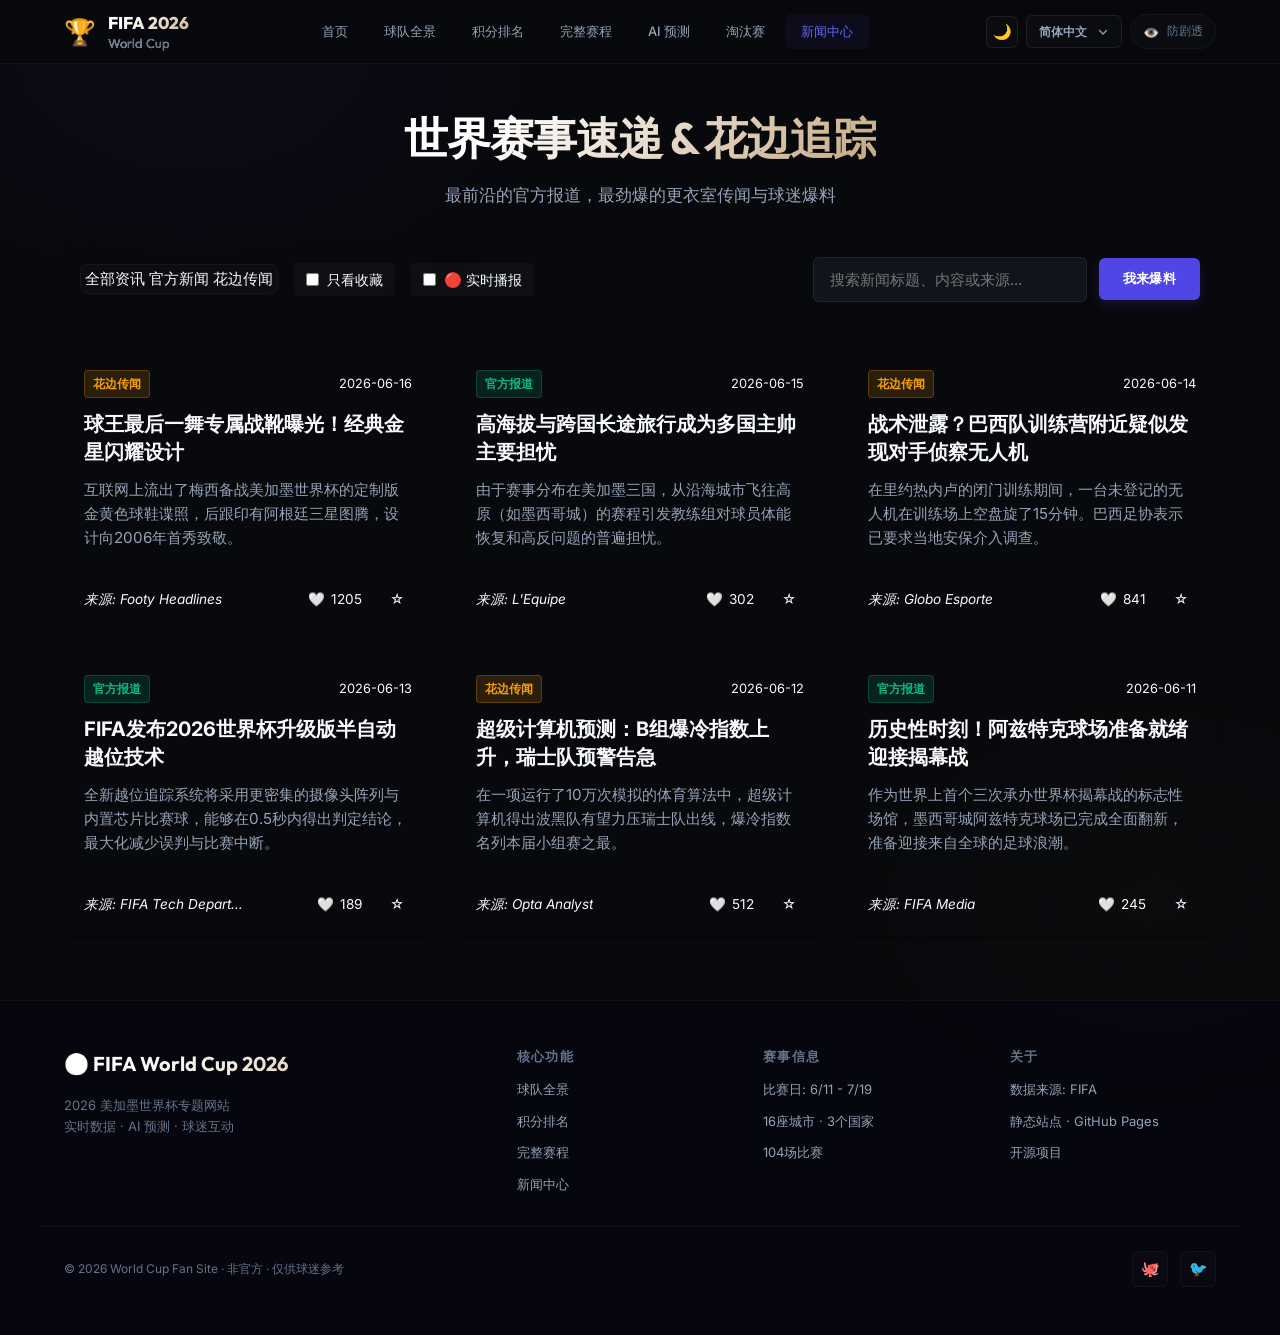
==== commit cb81414e: "feat(news): fix scrolling ticker, add trending news to homepage, and implement deep-linked news deta" ====
--- a/news.html
+++ b/news.html
@@ -73,6 +73,34 @@
     </div>
   </div>
 
+  <!-- News Detail Modal -->
+  <div class="modal-overlay" id="newsDetailOverlay">
+    <div class="modal-card" style="max-width: 650px;">
+      <div class="modal-header">
+        <span class="news-card-tag" id="detailTag">官方报道</span>
+        <button class="modal-close" id="closeDetailModalBtn">✕</button>
+      </div>
+      <div class="modal-body" style="max-height: 80vh; overflow-y: auto;">
+        <h2 id="detailTitle" style="font-family:var(--font-title); margin-bottom:var(--space-3); line-height:1.3; font-size:1.5rem; color:var(--text-main);"></h2>
+        <div style="display:flex; justify-content:space-between; color:var(--text-muted); font-size:0.85rem; margin-bottom:var(--space-5); border-bottom:1px solid var(--border-color); padding-bottom:var(--space-3);">
+          <span id="detailDate"></span>
+          <span id="detailSource"></span>
+        </div>
+        <p id="detailContent" style="font-size:1rem; line-height:1.7; color:var(--text-secondary); margin-bottom:var(--space-6); white-space:pre-line;"></p>
+        
+        <!-- Mock Comments Section -->
+        <div style="border-top:1px solid var(--border-color); padding-top:var(--space-4);">
+          <h4 style="font-family:var(--font-title); margin-bottom:var(--space-4); color:var(--text-main); display:flex; align-items:center; gap:8px;">
+            💬 <span data-i18n="news_comments_title">球迷评论</span>
+          </h4>
+          <div id="detailComments" style="display:flex; flex-direction:column; gap:var(--space-4);">
+            <!-- Dynamic comments go here -->
+          </div>
+        </div>
+      </div>
+    </div>
+  </div>
+
   <!-- Submit Tip Modal -->
   <div class="modal-overlay" id="tipModalOverlay">
     <div class="modal-card">
--- a/css/pages/news.css
+++ b/css/pages/news.css
@@ -117,6 +117,7 @@
   position: relative;
   overflow: hidden;
   animation: fadeInUp 0.5s ease both;
+  cursor: pointer;
 }
 
 .news-card:hover {
